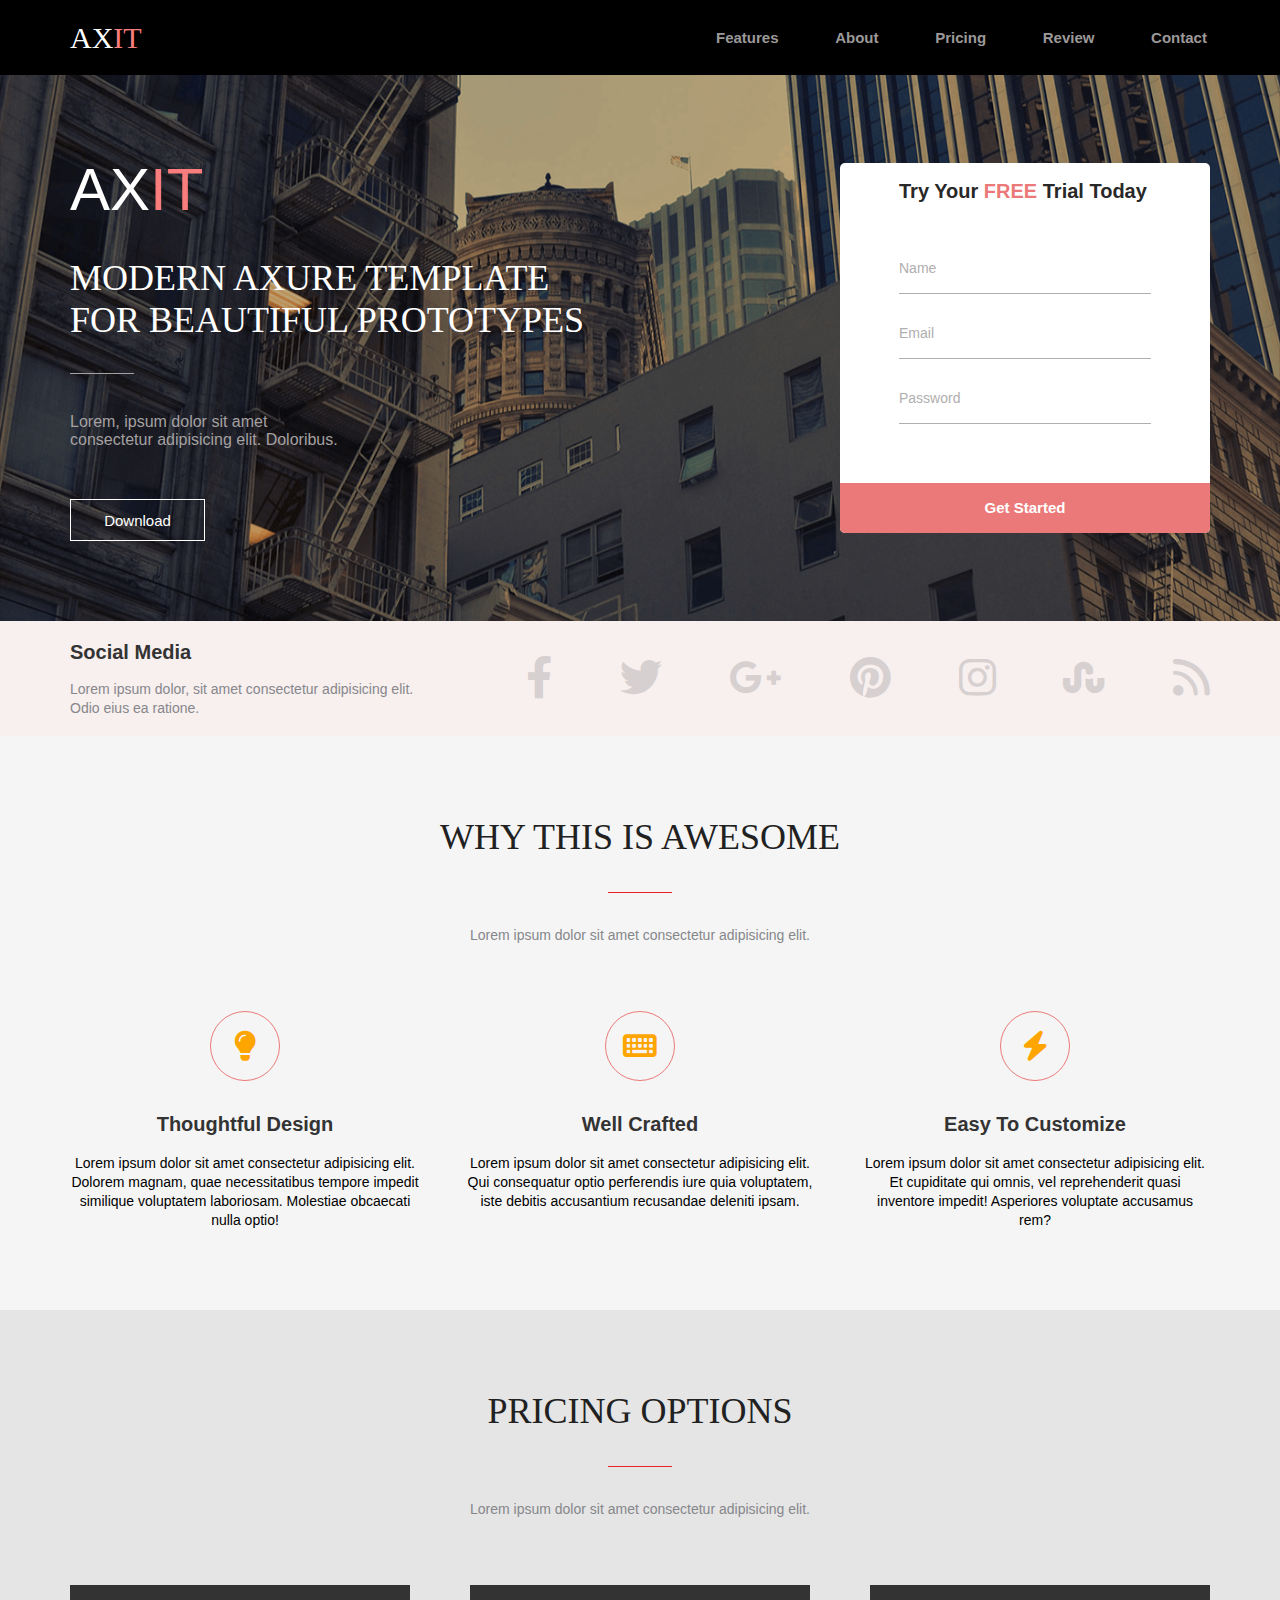
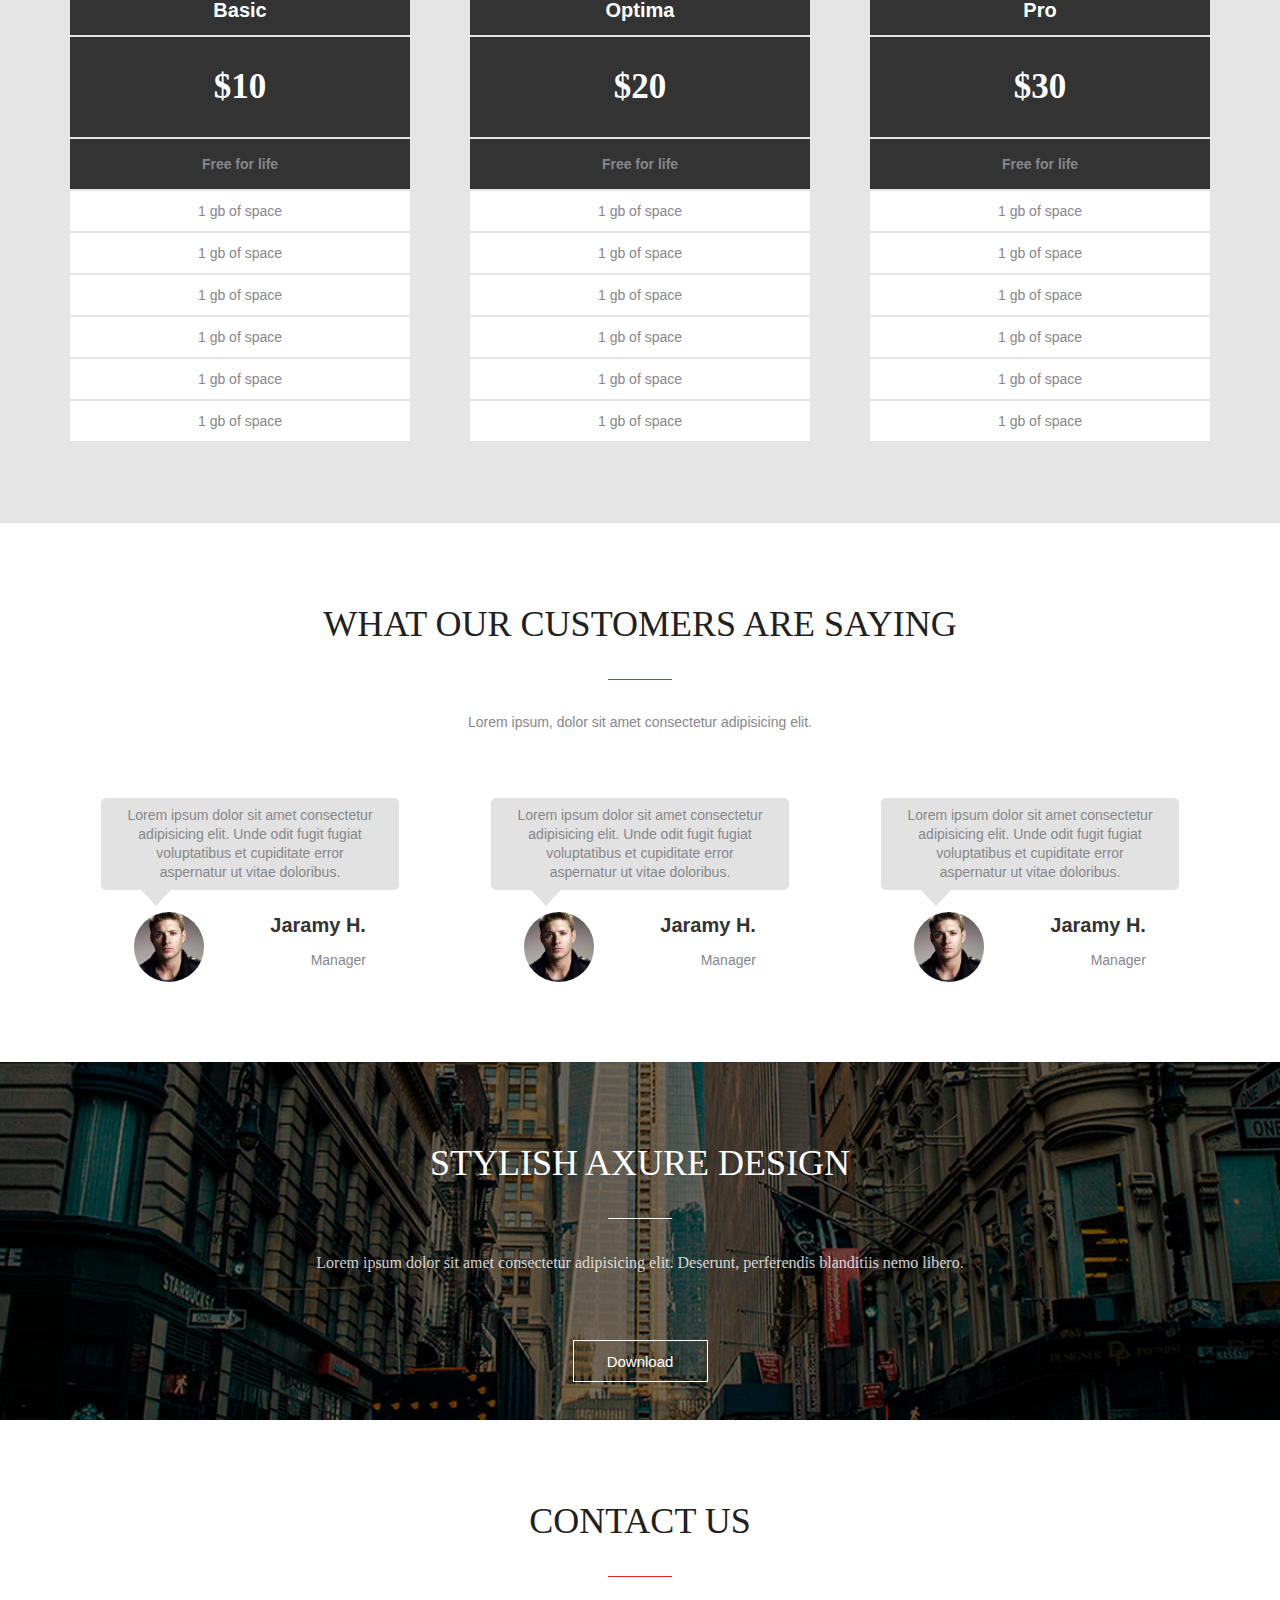
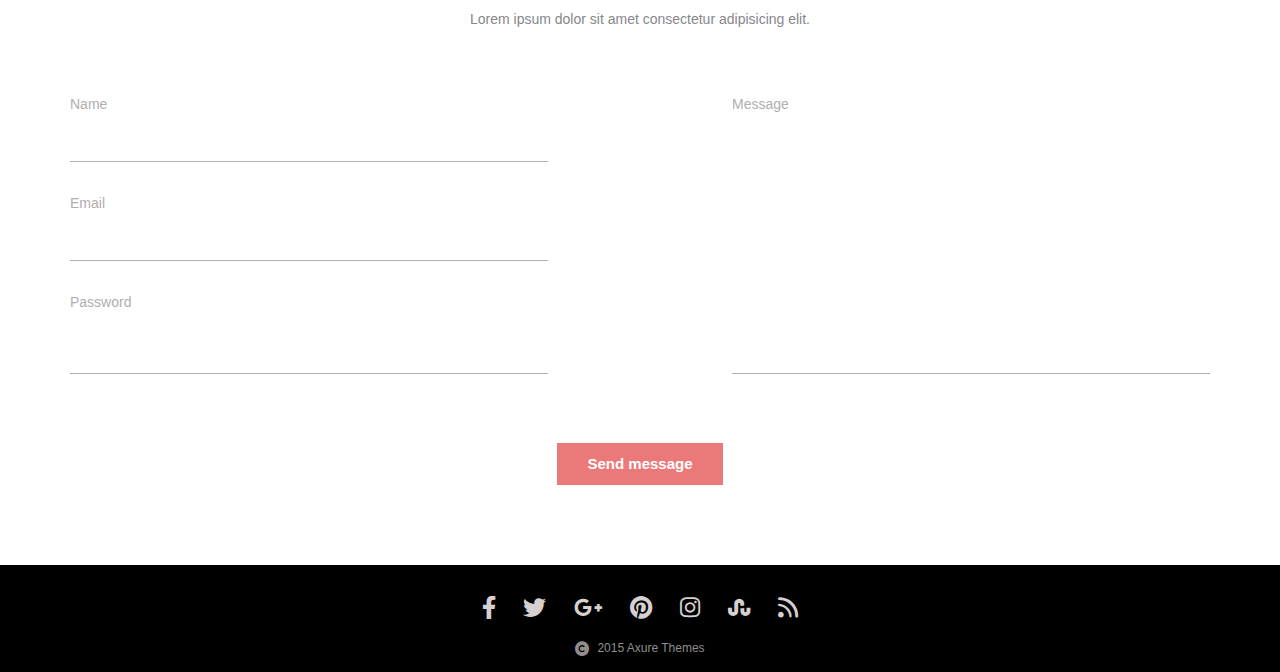
==== index.html @ f3f5e231 "update project" ====
<!DOCTYPE html>
<html lang="en">
  <head>
    <meta charset="UTF-8" />
    <meta http-equiv="X-UA-Compatible" content="IE=edge" />
    <meta name="viewport" content="width=device-width, initial-scale=1.0" />
    <link rel="stylesheet" href="./css/style.css" />
    <title>Awesome</title>
  </head>
  <body>
    <header class="header">
      <div class="container">
        <div class="header-wrap">
          <div class="header-logo">AX</div>
          <nav class="header-navigation">
            <ul class="header-navigation-list">
              <li class="header-navigation-list__item">
                <a href="#" class="navigation__item">Features</a>
              </li>
              <li class="header-navigation-list__item">
                <a href="#" class="navigation__item">About</a>
              </li>
              <li class="header-navigation-list__item">
                <a href="#" class="navigation__item">Pricing</a>
              </li>
              <li class="header-navigation-list__item">
                <a href="#" class="navigation__item">Review</a>
              </li>
              <li class="header-navigation-list__item">
                <a href="#" class="navigation__item">Contact</a>
              </li>
            </ul>
          </nav>
        </div>
      </div>
    </header>
    <section class="modern">
      <div class="container">
        <div class="modern-wrap">
          <div class="modern-item">
            <div class="modern-logo">AX</div>
            <h2 class="modern-title">
              Modern axure template for beautiful prototypes
            </h2>
            <div class="modern-description">
              <p>
                Lorem, ipsum dolor sit amet consectetur adipisicing elit.
                Doloribus.
              </p>
            </div>
            <a href="#" class="modern-download">Download</a>
          </div>
          <form
            action="mail.php"
            name="modern-form"
            method="GET"
            class="modern-form"
          >
            <div class="modern-form-content">
              <h4 class="modern-form-title">
                Try your <span>free</span> trial today
              </h4>
              <div class="modern-form-name">
                <label for="modern-form-name">Name</label>
                <input type="text" id="modern-form-name" />
              </div>
              <div class="modern-form-email">
                <label for="modern-form-email">Email</label>
                <input type="email" id="modern-form-email" />
              </div>
              <div class="modern-form-password">
                <label for="modern-form-password">Password</label>
                <input type="password" id="modern-form-password" />
              </div>
            </div>
            <button class="modern-button">Get started</button>
          </form>
        </div>
      </div>
    </section>
    <section class="social">
      <div class="container">
        <div class="social-wrap">
          <div class="social-item">
            <h2 class="social-title">Social media</h2>
            <div class="social-description">
              <p>
                Lorem ipsum dolor, sit amet consectetur adipisicing elit. Odio
                eius ea ratione.
              </p>
            </div>
          </div>
          <ul class="social-icons">
            <li>
              <a href="#" class="facebook">
                <i class="fab fa-facebook-f"></i>
              </a>
            </li>
            <li>
              <a href="#" class="twitter">
                <i class="fab fa-twitter"></i>
              </a>
            </li>
            <li>
              <a href="#" class="google">
                <i class="fab fa-google-plus-g"></i>
              </a>
            </li>
            <li>
              <a href="#" class="pinterest">
                <i class="fab fa-pinterest"></i>
              </a>
            </li>
            <li>
              <a href="#" class="instagram">
                <i class="fab fa-instagram"></i>
              </a>
            </li>
            <li>
              <a href="#" class="stumbleupon">
                <i class="fab fa-stumbleupon"></i>
              </a>
            </li>
            <li>
              <a href="#" class="rss">
                <i class="fas fa-rss"></i>
              </a>
            </li>
          </ul>
        </div>
      </div>
    </section>
    <section class="awesome">
      <div class="container">
        <h2 class="title">Why this is awesome</h2>

        <div class="description">
          <p>Lorem ipsum dolor sit amet consectetur adipisicing elit.</p>
        </div>
        <div class="awesome-wrap">
          <div class="awesome-item">
            <div class="awesome-item-image">
              <div class="awesome-item-lamp"></div>
            </div>
            <h3 class="awesome-item-title">Thoughtful Design</h3>
            <div class="awesome-item-text">
              <p>
                Lorem ipsum dolor sit amet consectetur adipisicing elit. Dolorem
                magnam, quae necessitatibus tempore impedit similique voluptatem
                laboriosam. Molestiae obcaecati nulla optio!
              </p>
            </div>
          </div>
          <div class="awesome-item">
            <div class="awesome-item-image">
              <div class="awesome-item-keyboard"></div>
            </div>
            <h3 class="awesome-item-title">Well crafted</h3>
            <div class="awesome-item-text">
              <p>
                Lorem ipsum dolor sit amet consectetur adipisicing elit. Qui
                consequatur optio perferendis iure quia voluptatem, iste debitis
                accusantium recusandae deleniti ipsam.
              </p>
            </div>
          </div>
          <div class="awesome-item">
            <div class="awesome-item-image">
              <div class="awesome-item-lightning"></div>
            </div>
            <h3 class="awesome-item-title">Easy to Customize</h3>
            <div class="awesome-item-text">
              <p>
                Lorem ipsum dolor sit amet consectetur adipisicing elit. Et
                cupiditate qui omnis, vel reprehenderit quasi inventore impedit!
                Asperiores voluptate accusamus rem?
              </p>
            </div>
          </div>
        </div>
      </div>
    </section>
    <section class="pricing">
      <div class="container">
        <h2 class="title">Pricing options</h2>

        <div class="description">
          <p>Lorem ipsum dolor sit amet consectetur adipisicing elit.</p>
        </div>
        <div class="pricing-wrap">
          <ul class="pricing-list">
            <li class="pricing-list__item-tariff">Basic</li>
            <li class="pricing-list__item-price">$10</li>
            <li class="pricing-list__item-free">Free for life</li>
            <li class="pricing-list__item">1 gb of space</li>
            <li class="pricing-list__item">1 gb of space</li>
            <li class="pricing-list__item">1 gb of space</li>
            <li class="pricing-list__item">1 gb of space</li>
            <li class="pricing-list__item">1 gb of space</li>
            <li class="pricing-list__item">1 gb of space</li>
          </ul>
          <ul class="pricing-list">
            <li class="pricing-list__item-tariff">Optima</li>
            <li class="pricing-list__item-price">$20</li>
            <li class="pricing-list__item-free">Free for life</li>
            <li class="pricing-list__item">1 gb of space</li>
            <li class="pricing-list__item">1 gb of space</li>
            <li class="pricing-list__item">1 gb of space</li>
            <li class="pricing-list__item">1 gb of space</li>
            <li class="pricing-list__item">1 gb of space</li>
            <li class="pricing-list__item">1 gb of space</li>
          </ul>
          <ul class="pricing-list">
            <li class="pricing-list__item-tariff">Pro</li>
            <li class="pricing-list__item-price">$30</li>
            <li class="pricing-list__item-free">Free for life</li>
            <li class="pricing-list__item">1 gb of space</li>
            <li class="pricing-list__item">1 gb of space</li>
            <li class="pricing-list__item">1 gb of space</li>
            <li class="pricing-list__item">1 gb of space</li>
            <li class="pricing-list__item">1 gb of space</li>
            <li class="pricing-list__item">1 gb of space</li>
          </ul>
        </div>
      </div>
    </section>
    <section class="customers">
      <div class="container">
        <h2 class="title">What our customers are saying</h2>
        <div class="description">
          <p>Lorem ipsum, dolor sit amet consectetur adipisicing elit.</p>
        </div>
        <div class="customers-wrap">
          <div class="customers-item">
            <div class="customers-item__text">
              <p>
                Lorem ipsum dolor sit amet consectetur adipisicing elit. Unde
                odit fugit fugiat voluptatibus et cupiditate error aspernatur ut
                vitae doloribus.
              </p>
            </div>
            <div class="customers-item__person">
              <div class="customers-person__image">
                <img src="./img/avatars/person.jpg" alt="Портрет" />
              </div>
              <div class="customers-person__position">
                <span class="position__name">Jaramy H.</span>
                <span class="position__job">Manager</span>
              </div>
            </div>
          </div>
          <div class="customers-item">
            <div class="customers-item__text">
              <p>
                Lorem ipsum dolor sit amet consectetur adipisicing elit. Unde
                odit fugit fugiat voluptatibus et cupiditate error aspernatur ut
                vitae doloribus.
              </p>
            </div>
            <div class="customers-item__person">
              <div class="customers-person__image">
                <img src="./img/avatars/person.jpg" alt="Портрет" />
              </div>
              <div class="customers-person__position">
                <span class="position__name">Jaramy H.</span>
                <span class="position__job">Manager</span>
              </div>
            </div>
          </div>
          <div class="customers-item">
            <div class="customers-item__text">
              <p>
                Lorem ipsum dolor sit amet consectetur adipisicing elit. Unde
                odit fugit fugiat voluptatibus et cupiditate error aspernatur ut
                vitae doloribus.
              </p>
            </div>
            <div class="customers-item__person">
              <div class="customers-person__image">
                <img src="./img/avatars/person.jpg" alt="Портрет" />
              </div>
              <div class="customers-person__position">
                <span class="position__name">Jaramy H.</span>
                <span class="position__job">Manager</span>
              </div>
            </div>
          </div>
        </div>
      </div>
    </section>
    <section class="axure">
      <div class="container">
        <h2 class="axure-title">Stylish axure design</h2>
        <div class="axure-description">
          <p>
            Lorem ipsum dolor sit amet consectetur adipisicing elit. Deserunt,
            perferendis blanditiis nemo libero.
          </p>
        </div>

        <a href="#" class="axure-download">Download</a>
      </div>
    </section>
    <section class="contact">
      <div class="container">
        <h2 class="title">Contact Us</h2>

        <div class="description">
          <p>Lorem ipsum dolor sit amet consectetur adipisicing elit.</p>
        </div>
        <form
          action="mail.php"
          name="contact-form"
          method="GET"
          class="contact-form"
        >
          <div class="contact-form-content">
            <div class="contact-form-left">
              <div class="contact-form-name">
                <label for="contact-form-name">Name</label>
                <input
                  type="text"
                  name="contact-form-name"
                  id="contact-form-name"
                />
              </div>
              <div class="contact-form-email">
                <label for="contact-form-email">Email</label>
                <input
                  type="email"
                  name="contact-form-email"
                  id="contact-form-email"
                />
              </div>
              <div class="contact-form-password">
                <label for="contact-form-password">Password</label>
                <input
                  type="password"
                  name="contact-form-password"
                  id="contact-form-password"
                />
              </div>
            </div>

            <div class="contact-form-right">
              <div class="contact-form-message">
                <label for="contact-form-message">Message</label>
                <input
                  type="text"
                  name="contact-form-message"
                  id="contact-form-message"
                />
              </div>
            </div>
          </div>
          <button class="contact-form-button">Send message</button>
        </form>
      </div>
    </section>

    <footer class="footer">
      <div class="container">
        <div class="footer-wrap">
          <ul class="footer-icons-list">
            <li class="footer-icons-list__item">
              <a href="#" class="facebook-footer">
                <i class="fab fa-facebook-f"></i>
              </a>
            </li>
            <li class="footer-icons-list__item">
              <a href="#" class="twitter-footer">
                <i class="fab fa-twitter"></i>
              </a>
            </li>
            <li class="footer-icons-list__item">
              <a href="#" class="google-footer">
                <i class="fab fa-google-plus-g"></i>
              </a>
            </li>
            <li class="footer-icons-list__item">
              <a href="#" class="pinterest-footer">
                <i class="fab fa-pinterest"></i>
              </a>
            </li>
            <li class="footer-icons-list__item">
              <a href="#" class="instagram-footer">
                <i class="fab fa-instagram"></i>
              </a>
            </li>
            <li class="footer-icons-list__item">
              <a href="#" class="stumbleupon-footer">
                <i class="fab fa-stumbleupon"></i>
              </a>
            </li>
            <li class="footer-icons-list__item">
              <a href="#" class="rss-footer">
                <i class="fas fa-rss"></i>
              </a>
            </li>
          </ul>
          <div class="text-footer">
            <p>2015 Axure Themes</p>
          </div>
        </div>
      </div>
    </footer>
  </body>
</html>
---- css/style.css ----
@import url("../css/header.css");
@import url("../css/modern.css");
@import url("../css/social.css");
@import url("../css/awesome.css");
@import url("../css/pricing.css");
@import url("../css/customers.css");
@import url("../css/axure.css");
@import url("../css/contact.css");
@import url("../css/footer.css");
@import url("../css/import-cdn.css");
@import url("https://cdnjs.cloudflare.com/ajax/libs/font-awesome/6.0.0-beta2/css/all.min.css");

* {
  margin: 0;
  padding: 0;
  list-style: none;
  box-sizing: border-box;
  text-decoration: none;
}
.container {
  max-width: 1170px;
  margin: auto;
  padding: 0 15px;
  position: relative;
  z-index: 1;
}

section {
  padding: 80px 0;
}
.title {
  max-width: 700px;
  font-size: 36px;
  color: #212121;
  margin: auto;
  text-align: center;
  font-family: "Raleway";
  text-transform: uppercase;
  font-weight: 400;
  line-height: 42px;
  font-style: normal;
  margin-bottom: 34px;
}

.title::after {
  content: "";
  width: 64px;
  height: 1px;
  background-color: #e72424;
  display: block;
  margin: 34px auto 0;
}

.description {
  max-width: 800px;
  margin: auto;
  margin-bottom: 68px;
}
.description p {
  font-size: 14px;
  color: #86878b;
  text-align: center;
}
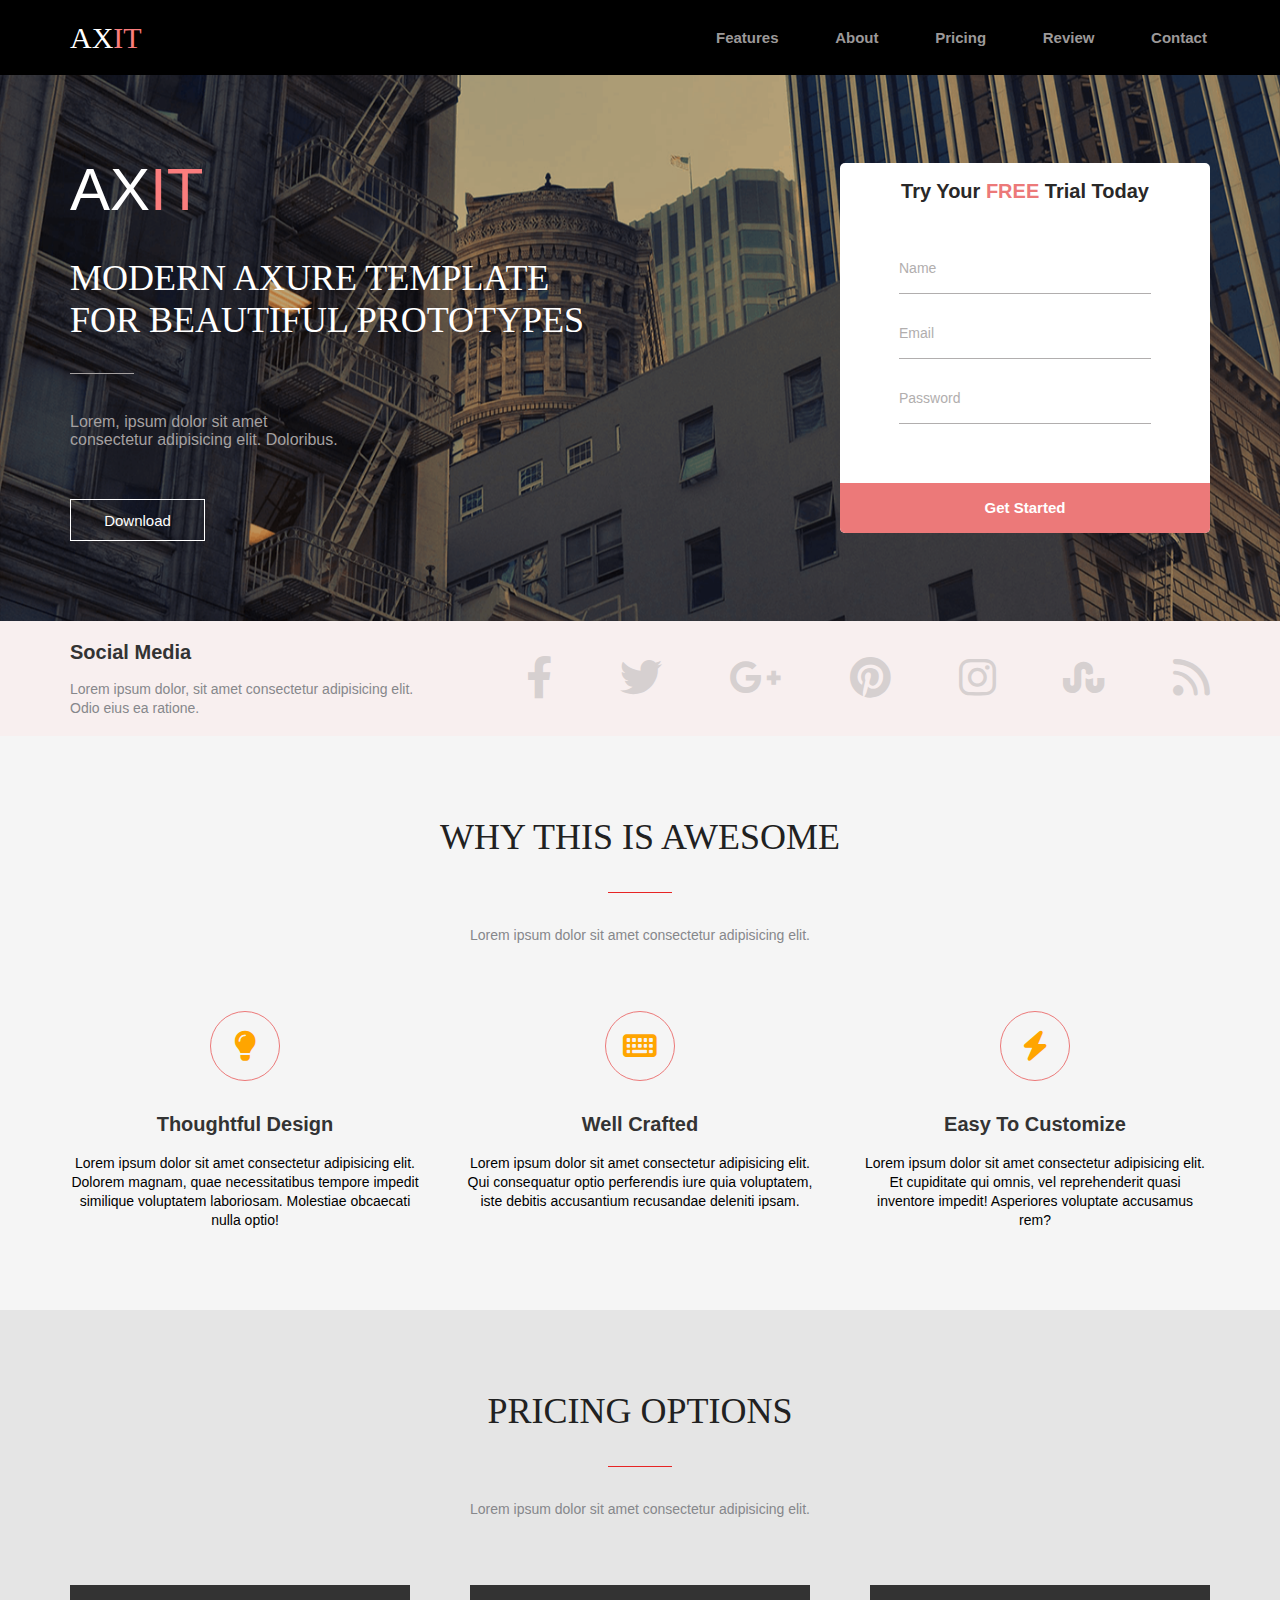
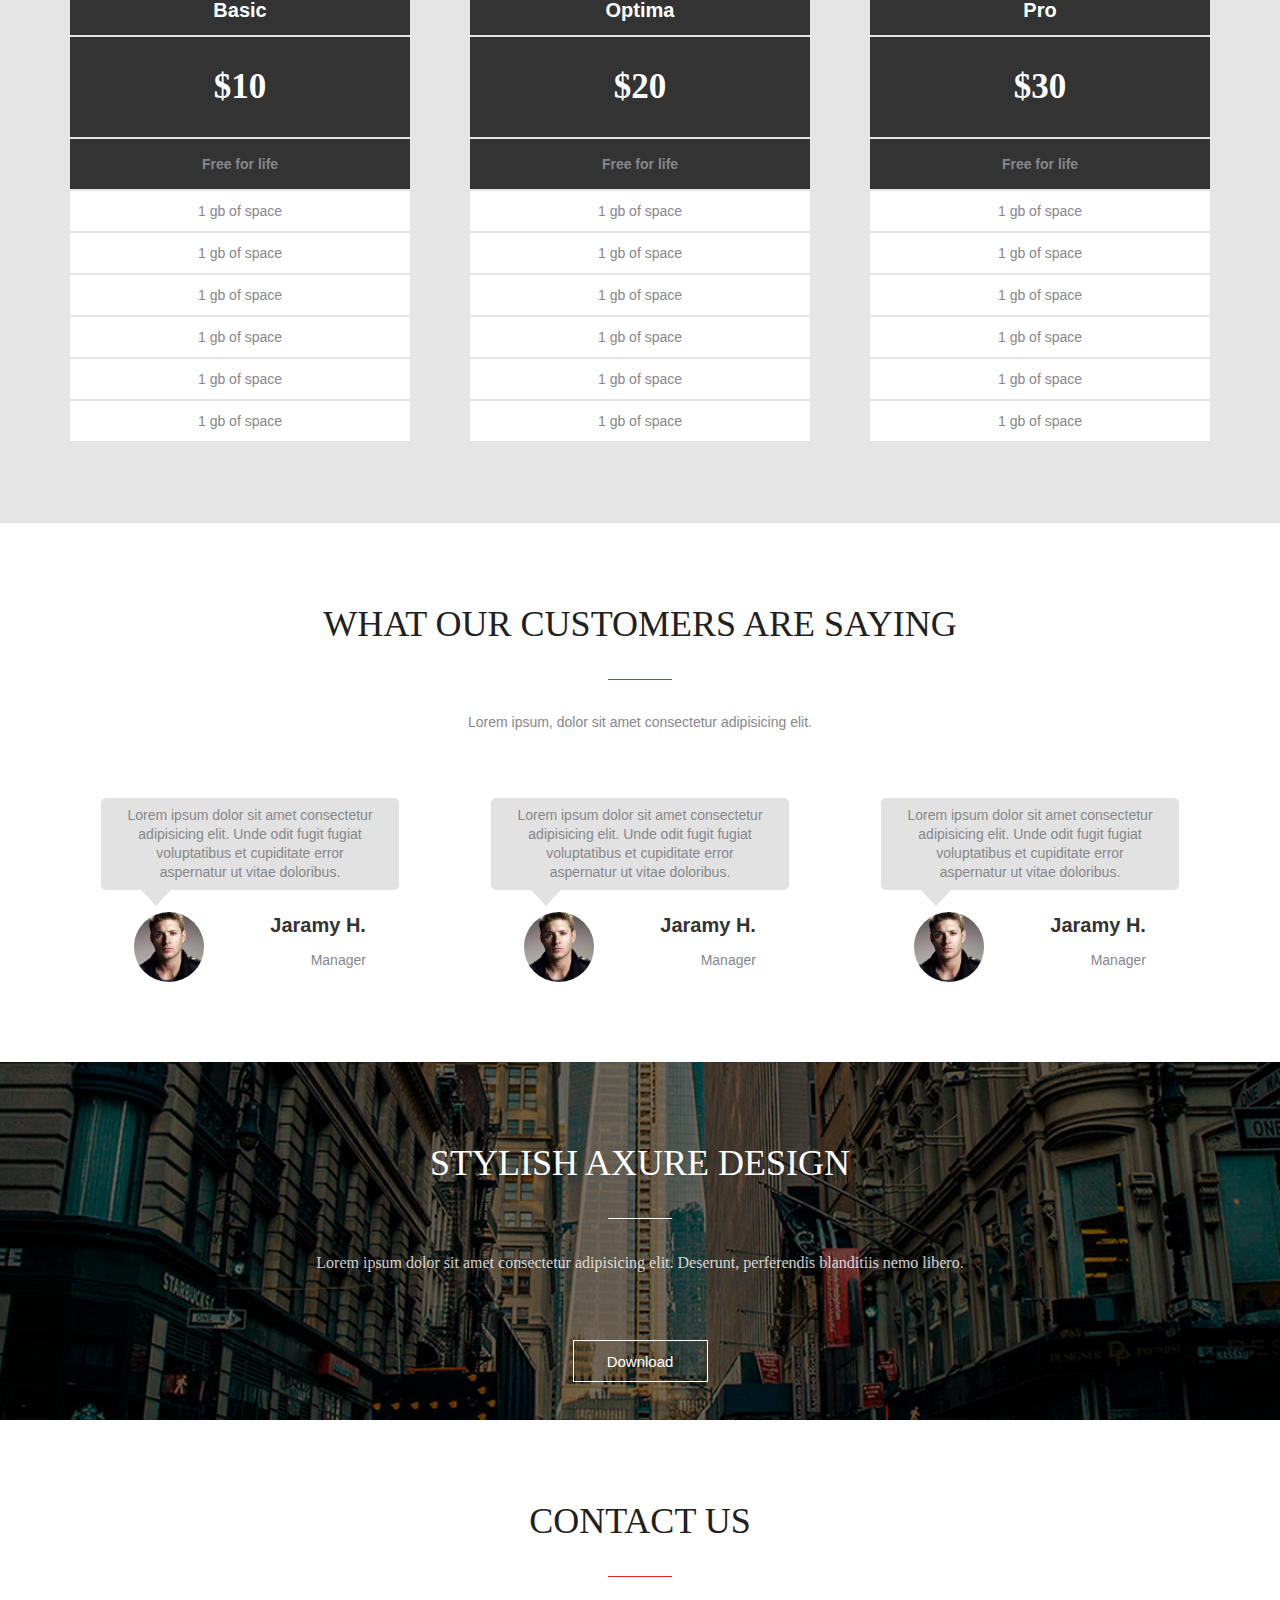
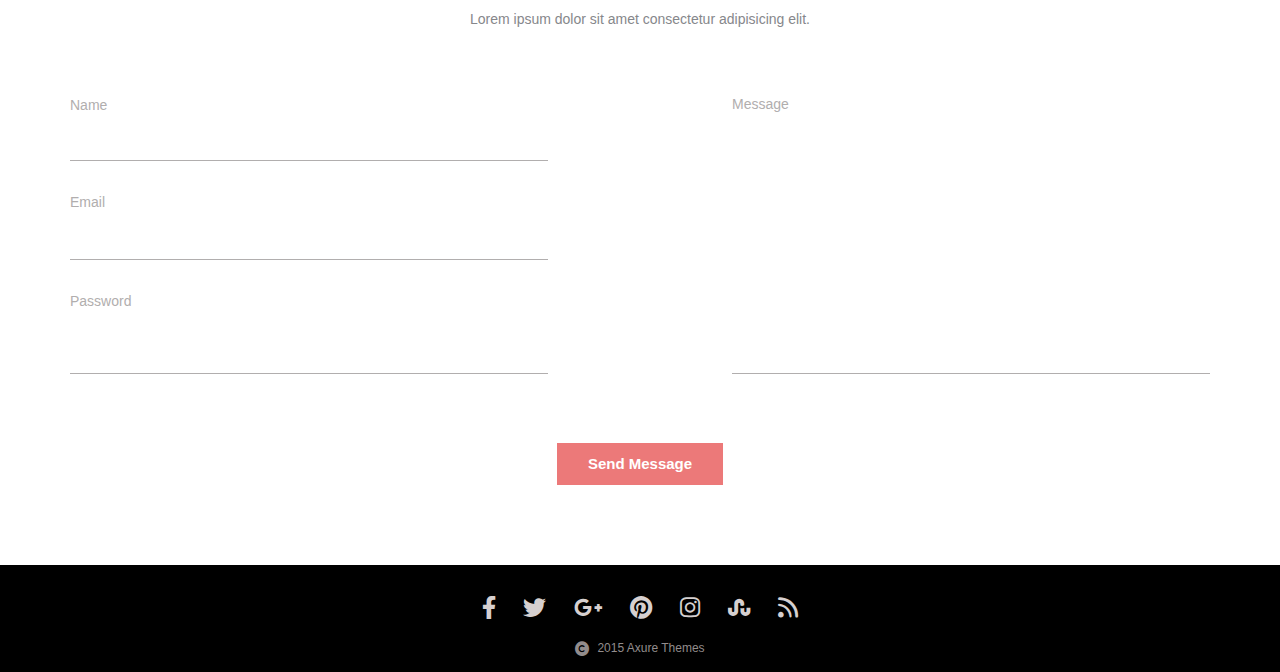
==== commit 84acb86a: "update sections awesome, contact, modern" ====
--- a/index.html
+++ b/index.html
@@ -57,18 +57,18 @@
             class="modern-form"
           >
             <div class="modern-form-content">
-              <h4 class="modern-form-title">
+              <h4 class="modern-form__title">
                 Try your <span>free</span> trial today
               </h4>
-              <div class="modern-form-name">
+              <div class="modern-form__name">
                 <label for="modern-form-name">Name</label>
                 <input type="text" id="modern-form-name" />
               </div>
-              <div class="modern-form-email">
+              <div class="modern-form__email">
                 <label for="modern-form-email">Email</label>
                 <input type="email" id="modern-form-email" />
               </div>
-              <div class="modern-form-password">
+              <div class="modern-form__password">
                 <label for="modern-form-password">Password</label>
                 <input type="password" id="modern-form-password" />
               </div>
@@ -316,7 +316,7 @@
         >
           <div class="contact-form-content">
             <div class="contact-form-left">
-              <div class="contact-form-name">
+              <div class="contact-form__name">
                 <label for="contact-form-name">Name</label>
                 <input
                   type="text"
@@ -324,7 +324,7 @@
                   id="contact-form-name"
                 />
               </div>
-              <div class="contact-form-email">
+              <div class="contact-form__email">
                 <label for="contact-form-email">Email</label>
                 <input
                   type="email"
@@ -332,7 +332,7 @@
                   id="contact-form-email"
                 />
               </div>
-              <div class="contact-form-password">
+              <div class="contact-form__password">
                 <label for="contact-form-password">Password</label>
                 <input
                   type="password"
@@ -343,13 +343,12 @@
             </div>
 
             <div class="contact-form-right">
-              <div class="contact-form-message">
+              <div class="contact-form__message">
                 <label for="contact-form-message">Message</label>
-                <input
-                  type="text"
+                <textarea
                   name="contact-form-message"
                   id="contact-form-message"
-                />
+                ></textarea>
               </div>
             </div>
           </div>
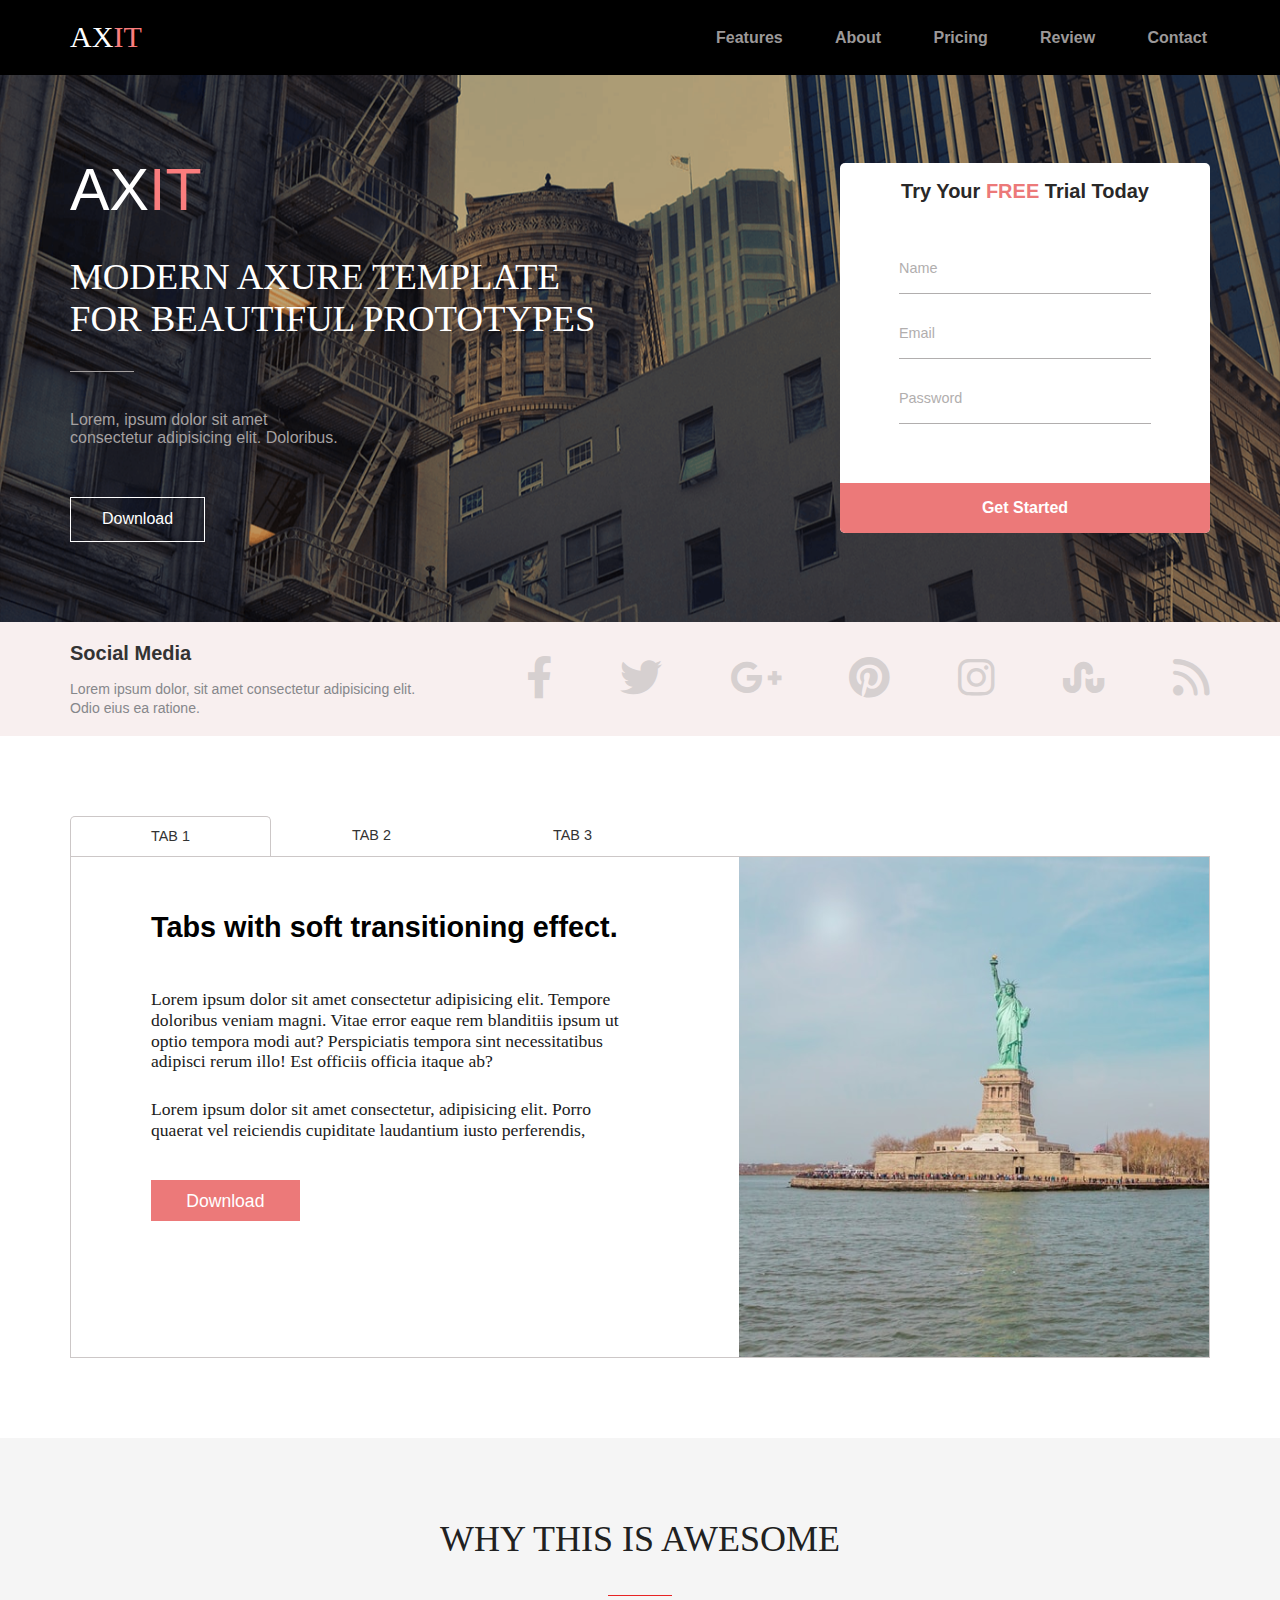
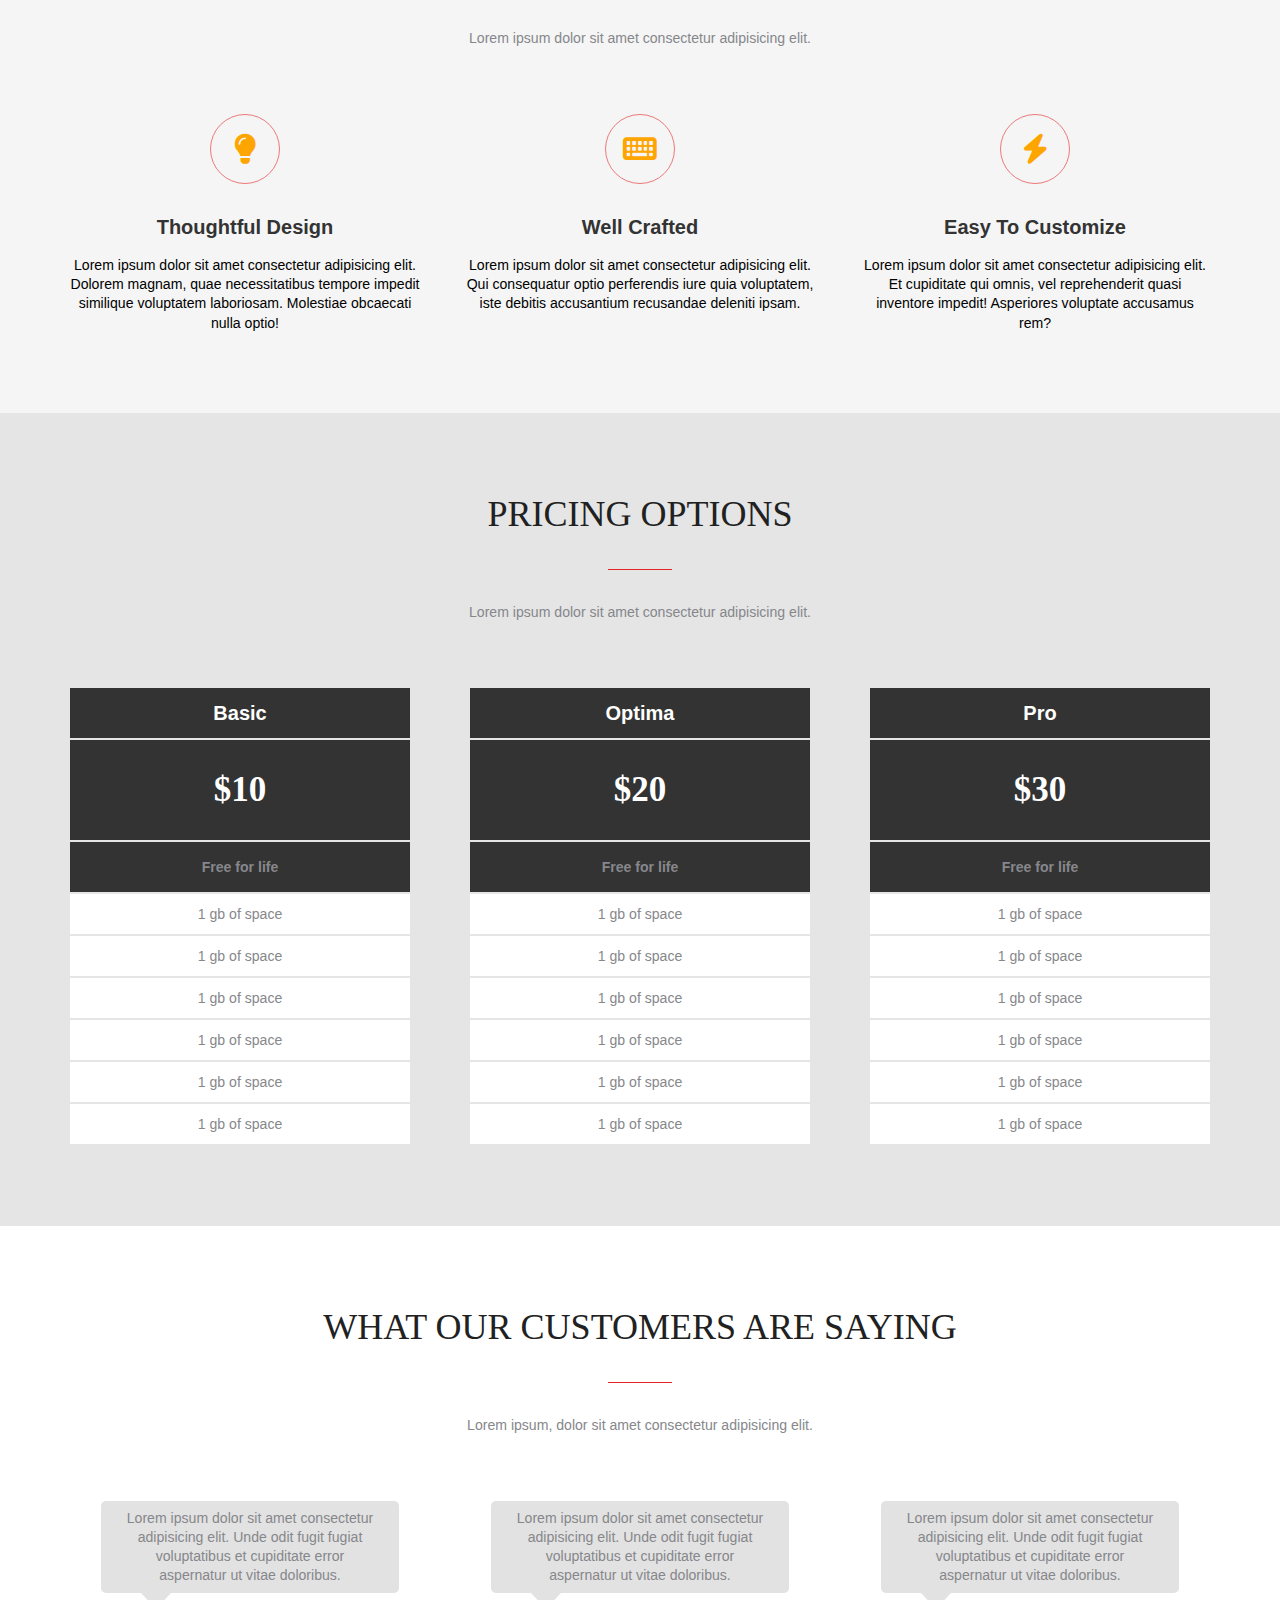
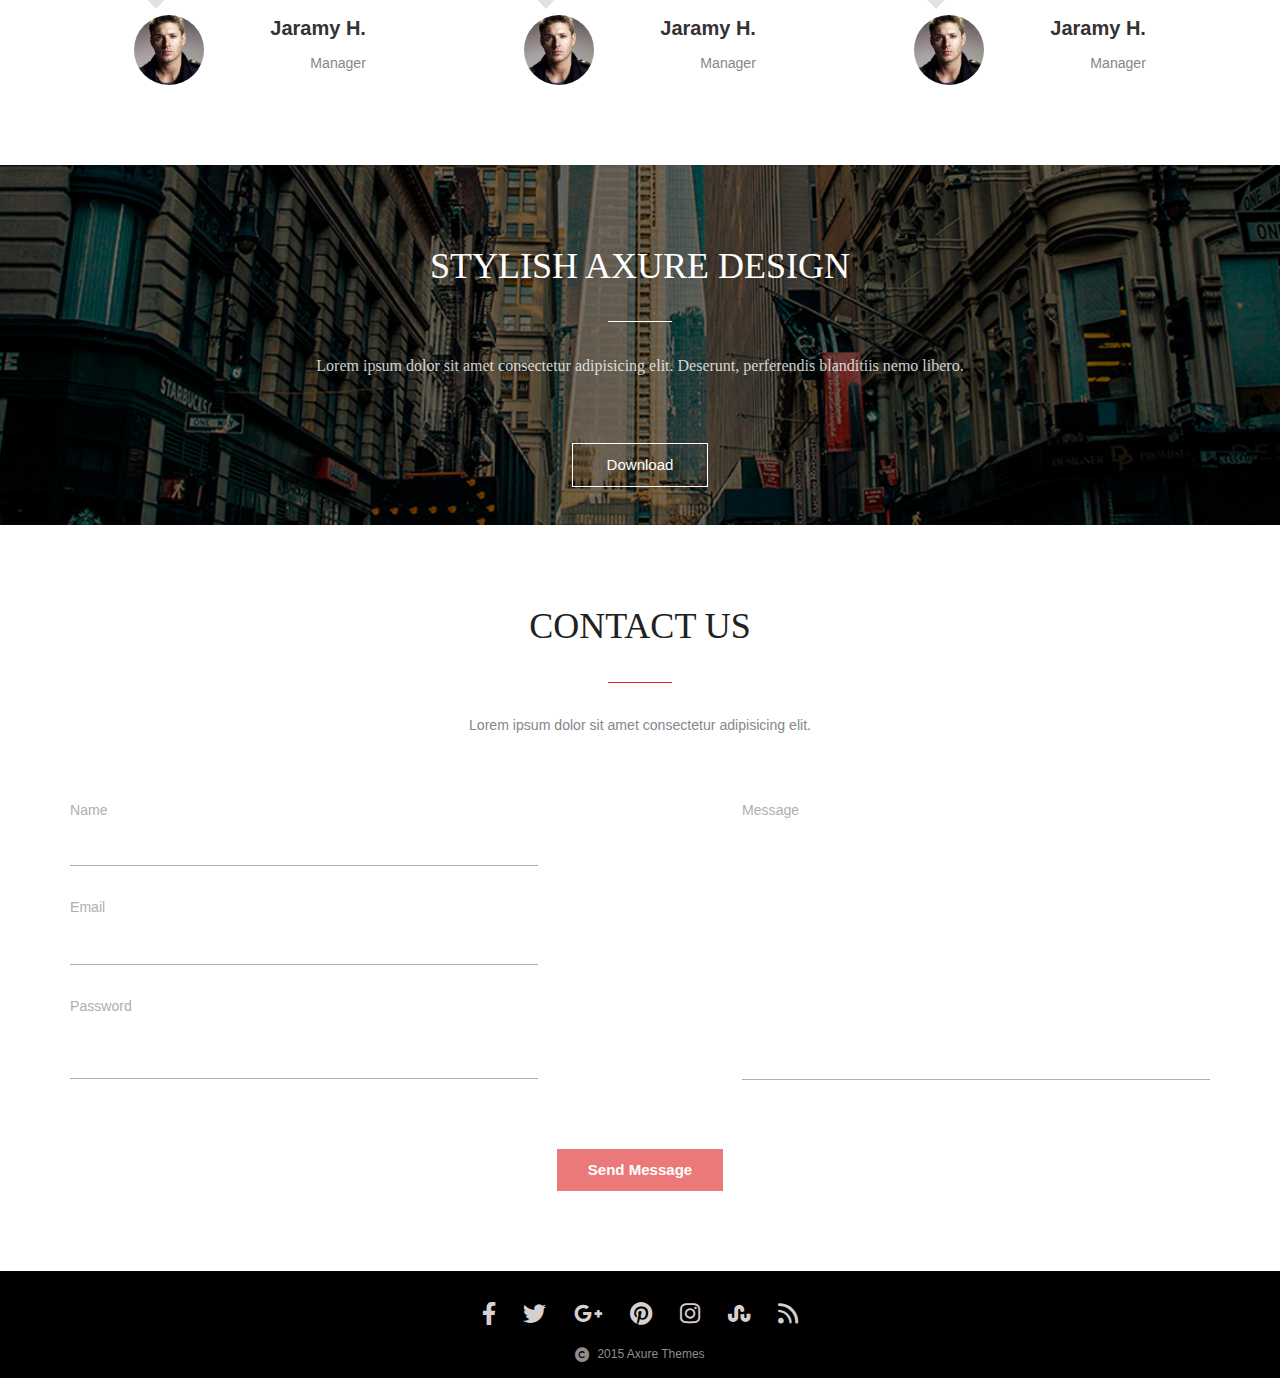
==== commit 12baaa4f: "adaptive html" ====
--- a/index.html
+++ b/index.html
@@ -3,7 +3,10 @@
   <head>
     <meta charset="UTF-8" />
     <meta http-equiv="X-UA-Compatible" content="IE=edge" />
-    <meta name="viewport" content="width=device-width, initial-scale=1.0" />
+    <meta
+      name="viewport"
+      content="width=device-width, initial-scale=1.0, maximum-scale=1.0, minimum-scale=1.0"
+    />
     <link rel="stylesheet" href="./css/style.css" />
     <title>Awesome</title>
   </head>
@@ -130,6 +133,42 @@
         </div>
       </div>
     </section>
+    <section class="tab">
+      <div class="container">
+        <div class="tab-top">
+          <ul class="tab-list">
+            <li class="tab-list__item">Tab 1</li>
+            <li class="tab-list__item">Tab 2</li>
+            <li class="tab-list__item">Tab 3</li>
+            <li class="tab-list__item"></li>
+          </ul>
+        </div>
+        <div class="tab-wrap">
+          <div class="tab-left">
+            <h2 class="tab-title">Tabs with soft transitioning effect.</h2>
+            <div class="tab-description">
+              <p>
+                Lorem ipsum dolor sit amet consectetur adipisicing elit. Tempore
+                doloribus veniam magni. Vitae error eaque rem blanditiis ipsum
+                ut optio tempora modi aut? Perspiciatis tempora sint
+                necessitatibus adipisci rerum illo! Est officiis officia itaque
+                ab?
+              </p>
+              <p>
+                Lorem ipsum dolor sit amet consectetur, adipisicing elit. Porro
+                quaerat vel reiciendis cupiditate laudantium iusto perferendis,
+              </p>
+            </div>
+            <a href="#" class="tab-download">Download</a>
+          </div>
+          <div class="tab-right">
+            <div class="tab-image">
+              <img src="./img/img/img-tab.png" alt="Пейзаж" />
+            </div>
+          </div>
+        </div>
+      </div>
+    </section>
     <section class="awesome">
       <div class="container">
         <h2 class="title">Why this is awesome</h2>
--- a/css/style.css
+++ b/css/style.css
@@ -1,6 +1,7 @@
 @import url("../css/header.css");
 @import url("../css/modern.css");
 @import url("../css/social.css");
+@import url("../css/tab.css");
 @import url("../css/awesome.css");
 @import url("../css/pricing.css");
 @import url("../css/customers.css");
@@ -30,14 +31,14 @@
 }
 .title {
   max-width: 700px;
-  font-size: 36px;
+  font-size: 2.25rem;
   color: #212121;
   margin: auto;
   text-align: center;
   font-family: "Raleway";
   text-transform: uppercase;
   font-weight: 400;
-  line-height: 42px;
+  line-height: 2.63rem;
   font-style: normal;
   margin-bottom: 34px;
 }
@@ -57,7 +58,53 @@
   margin-bottom: 68px;
 }
 .description p {
-  font-size: 14px;
+  font-size: 0.88rem;
   color: #86878b;
   text-align: center;
 }
+
+@media (max-width: 1200px) {
+  html {
+    font-size: 16px;
+  }
+  .container {
+    max-width: 970px;
+  }
+}
+
+@media (max-width: 992px) {
+  html {
+    font-size: 15px;
+  }
+  .container {
+    max-width: 750px;
+  }
+  section {
+    padding: 60px 0;
+  }
+  .description {
+    margin-bottom: 40px;
+  }
+}
+@media (max-width: 767px) {
+  html {
+    font-size: 13px;
+  }
+  .container {
+    max-width: 90%;
+  }
+  section {
+    padding: 60px 0;
+  }
+}
+@media (max-width: 468px) {
+  html {
+    font-size: 12px;
+  }
+  .container {
+    max-width: 90%;
+  }
+  section {
+    padding: 40px 0;
+  }
+}
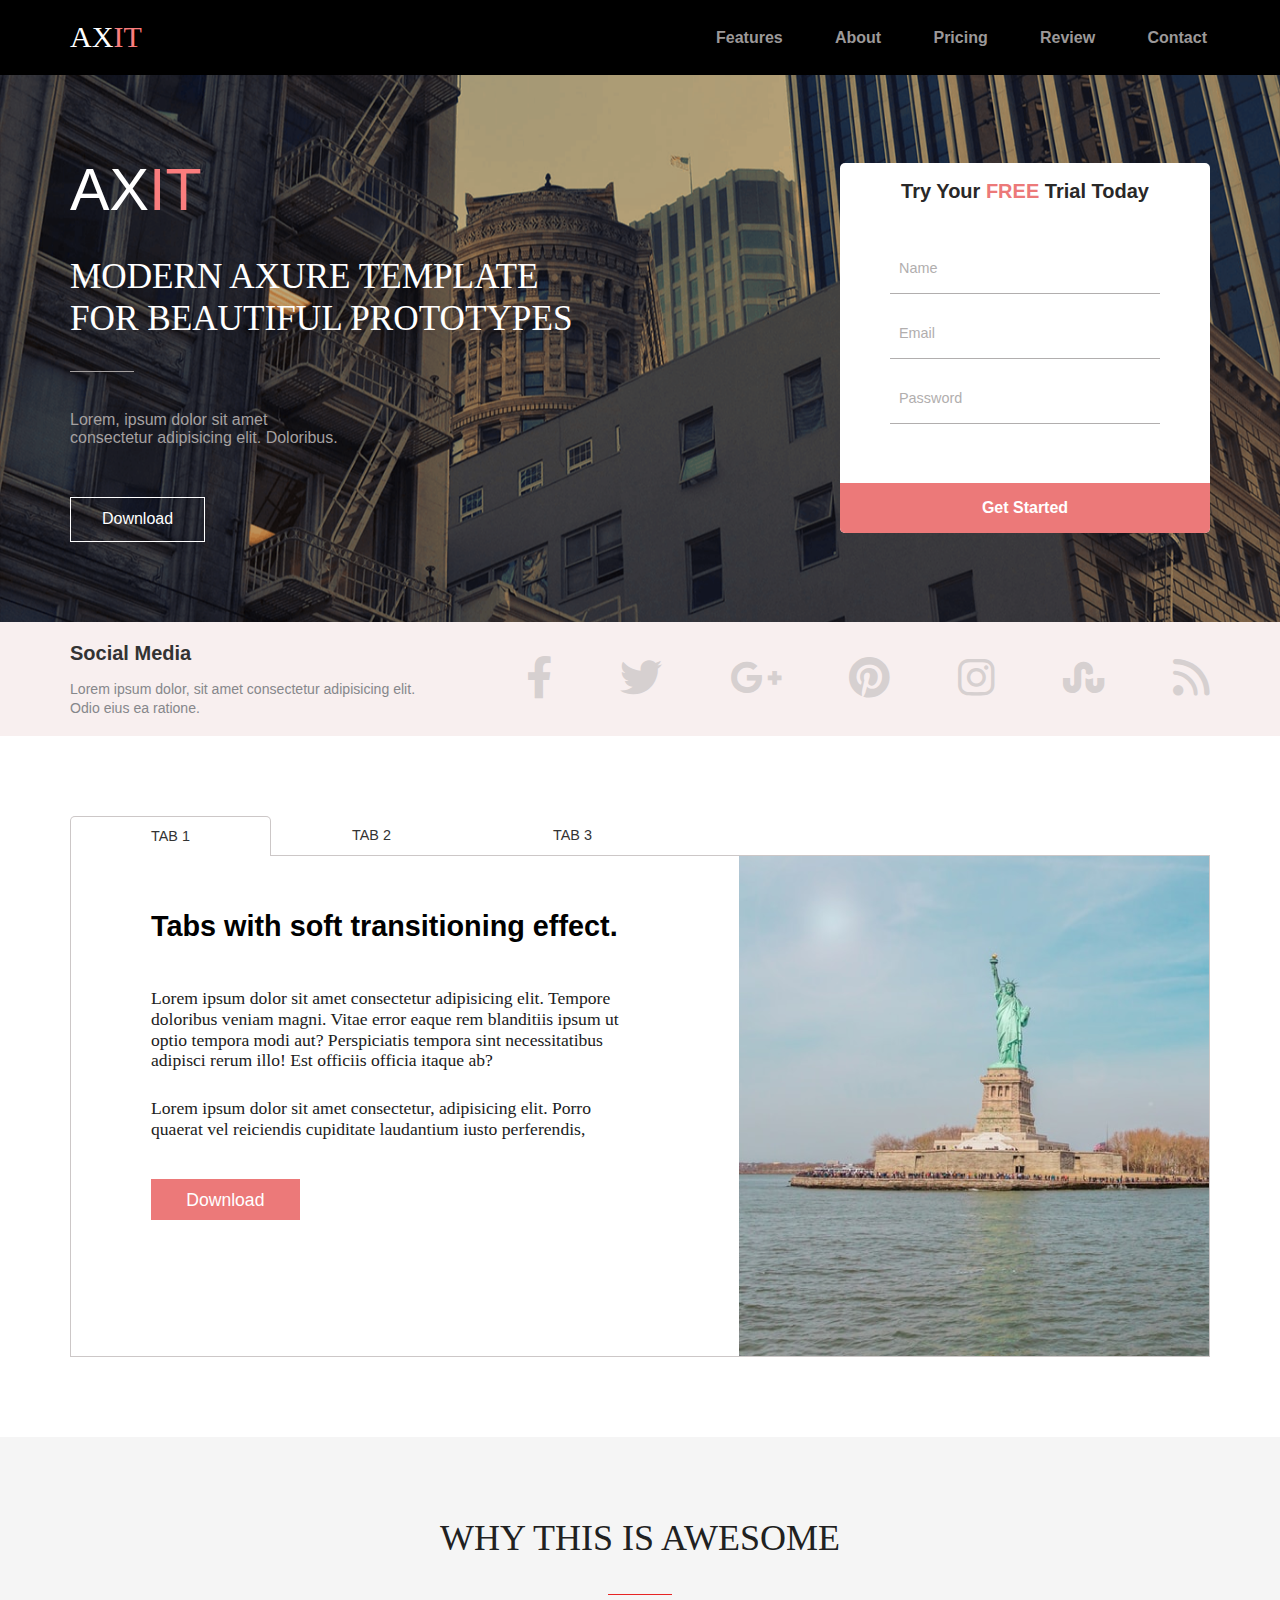
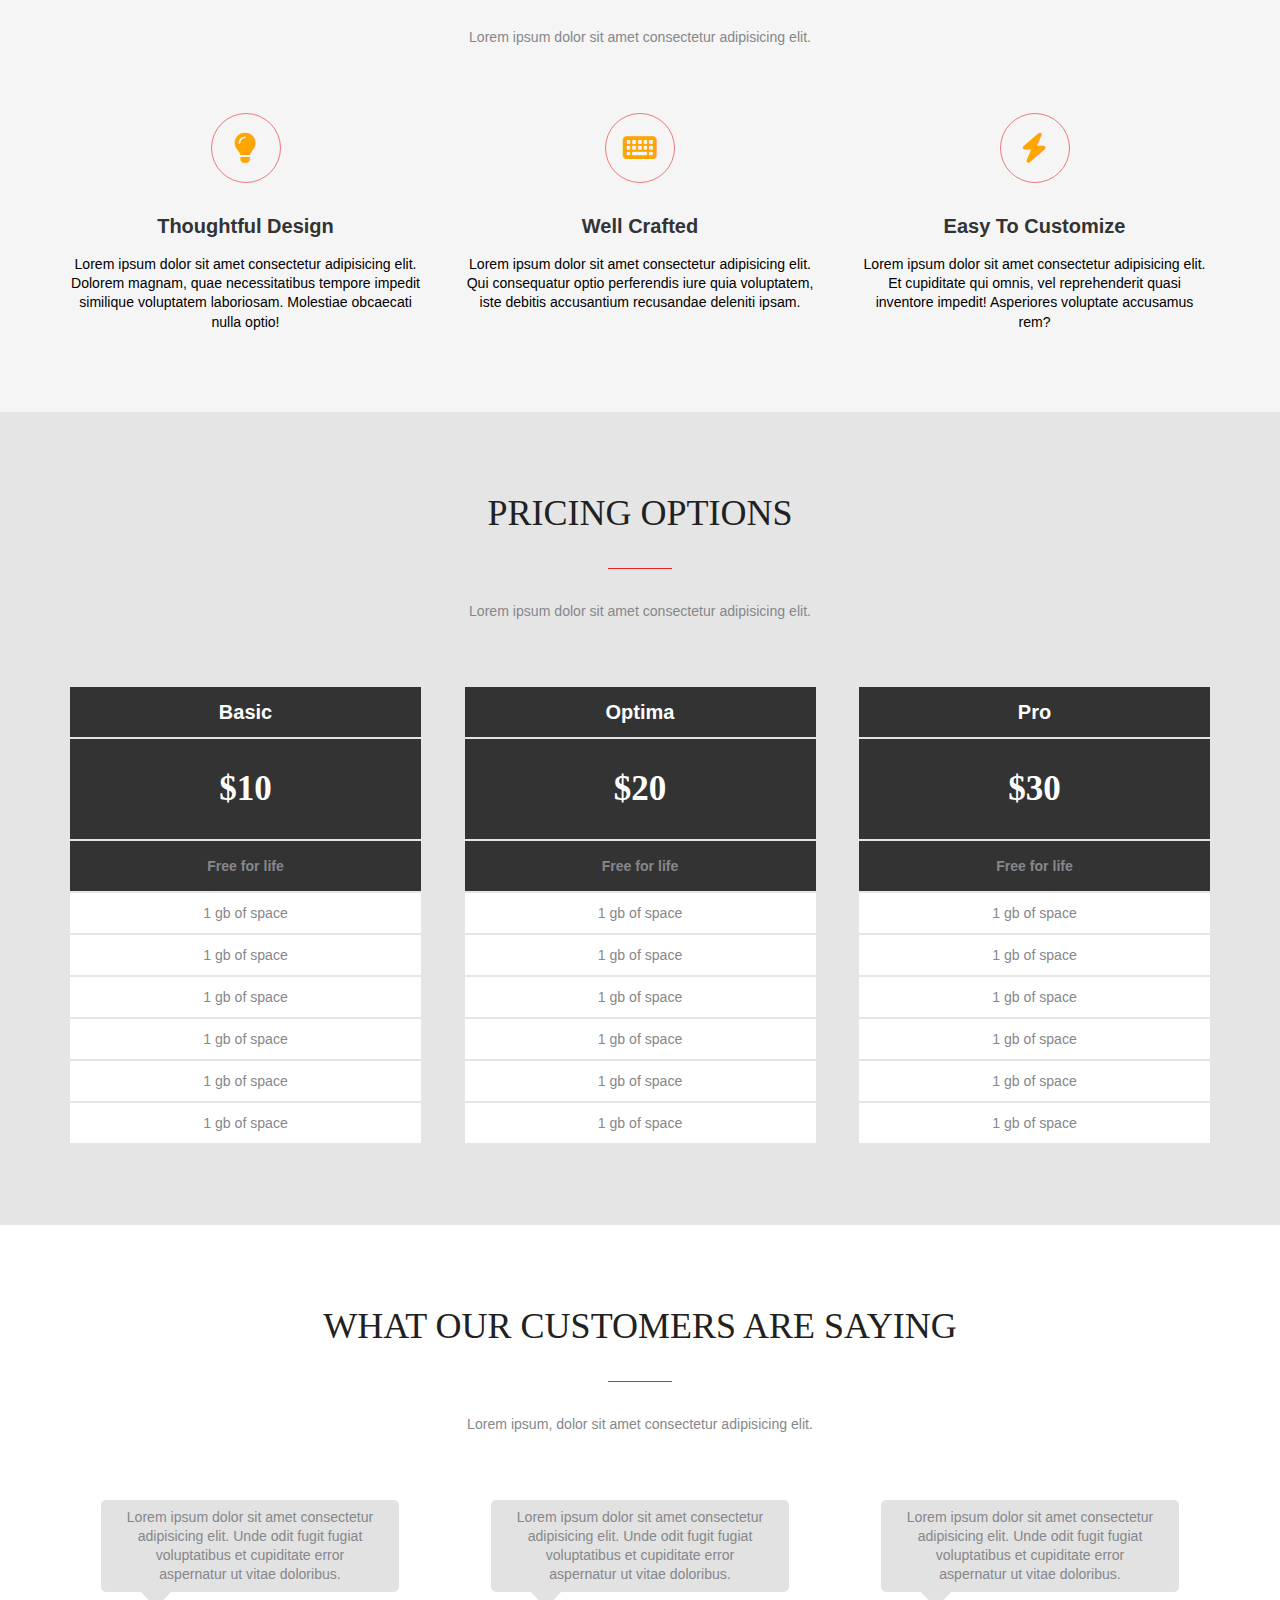
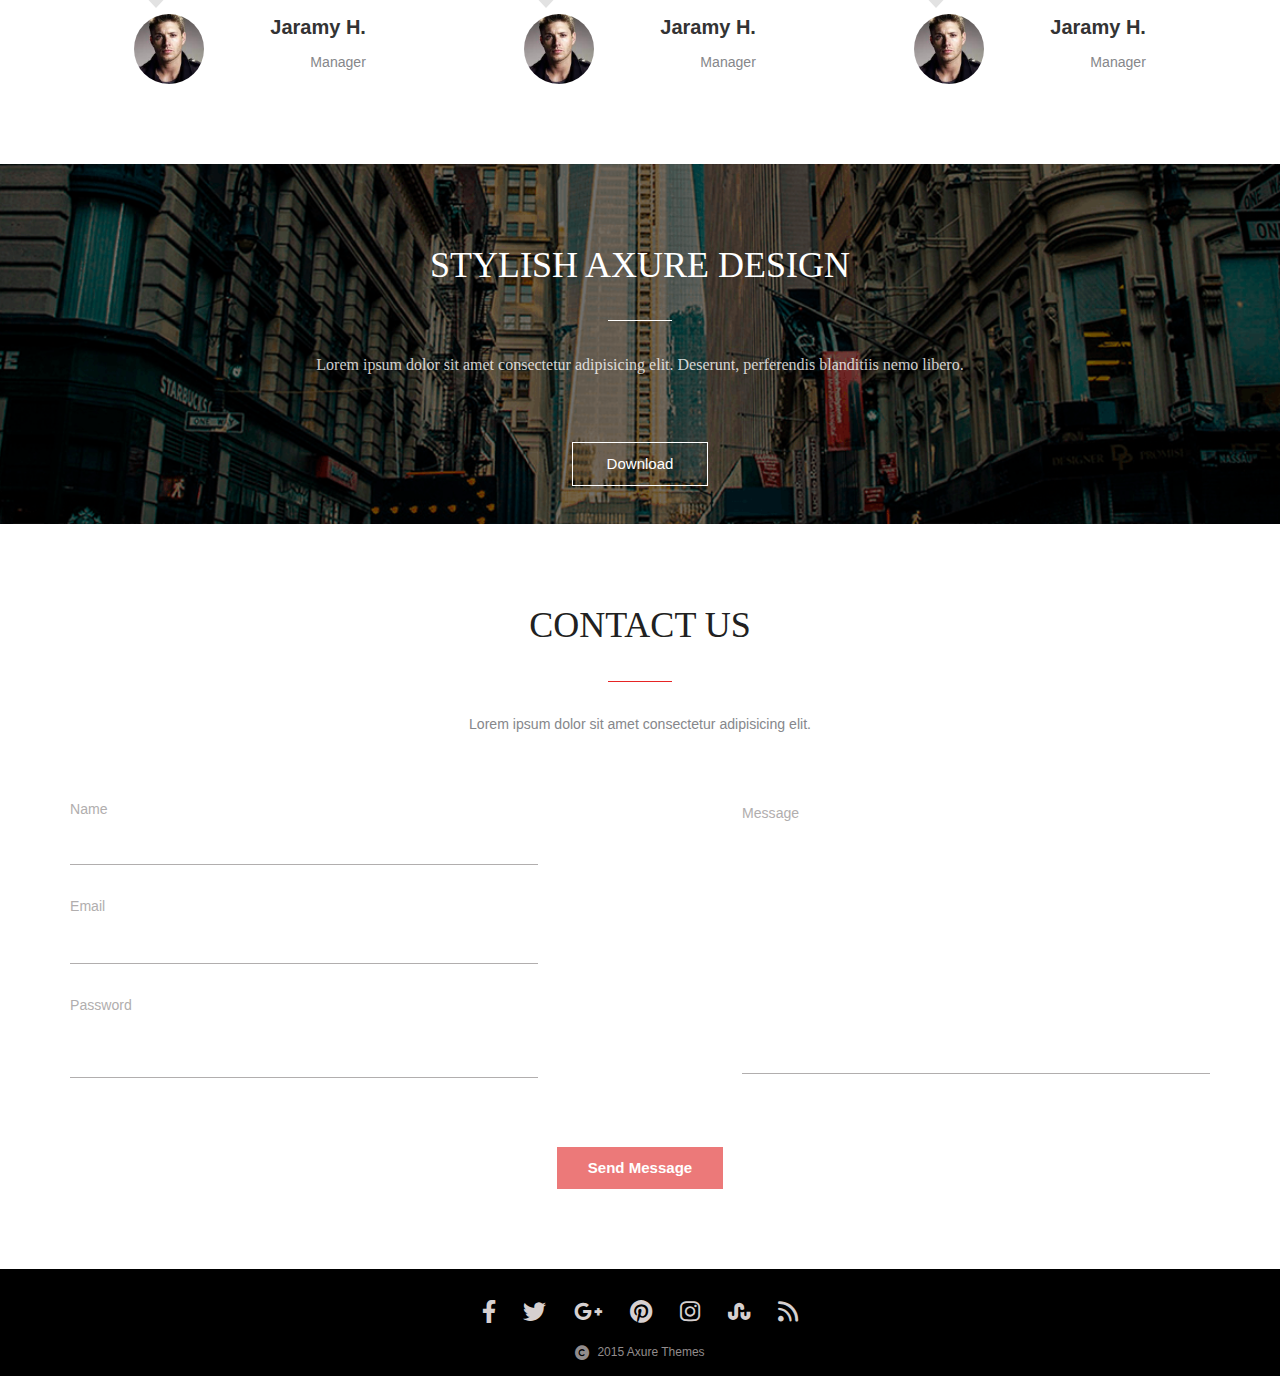
==== commit d7a2a600: "update the whole project with adaptive" ====
--- a/index.html
+++ b/index.html
@@ -33,6 +33,9 @@
                 <a href="#" class="navigation__item">Contact</a>
               </li>
             </ul>
+            <div class="header-burger">
+              <span></span>
+            </div>
           </nav>
         </div>
       </div>
@@ -395,7 +398,6 @@
         </form>
       </div>
     </section>
-
     <footer class="footer">
       <div class="container">
         <div class="footer-wrap">
--- a/css/style.css
+++ b/css/style.css
@@ -108,3 +108,11 @@
     padding: 40px 0;
   }
 }
+@media (max-width: 320px) {
+  html {
+    font-size: 12px;
+  }
+  .container {
+    max-width: 100%;
+  }
+}
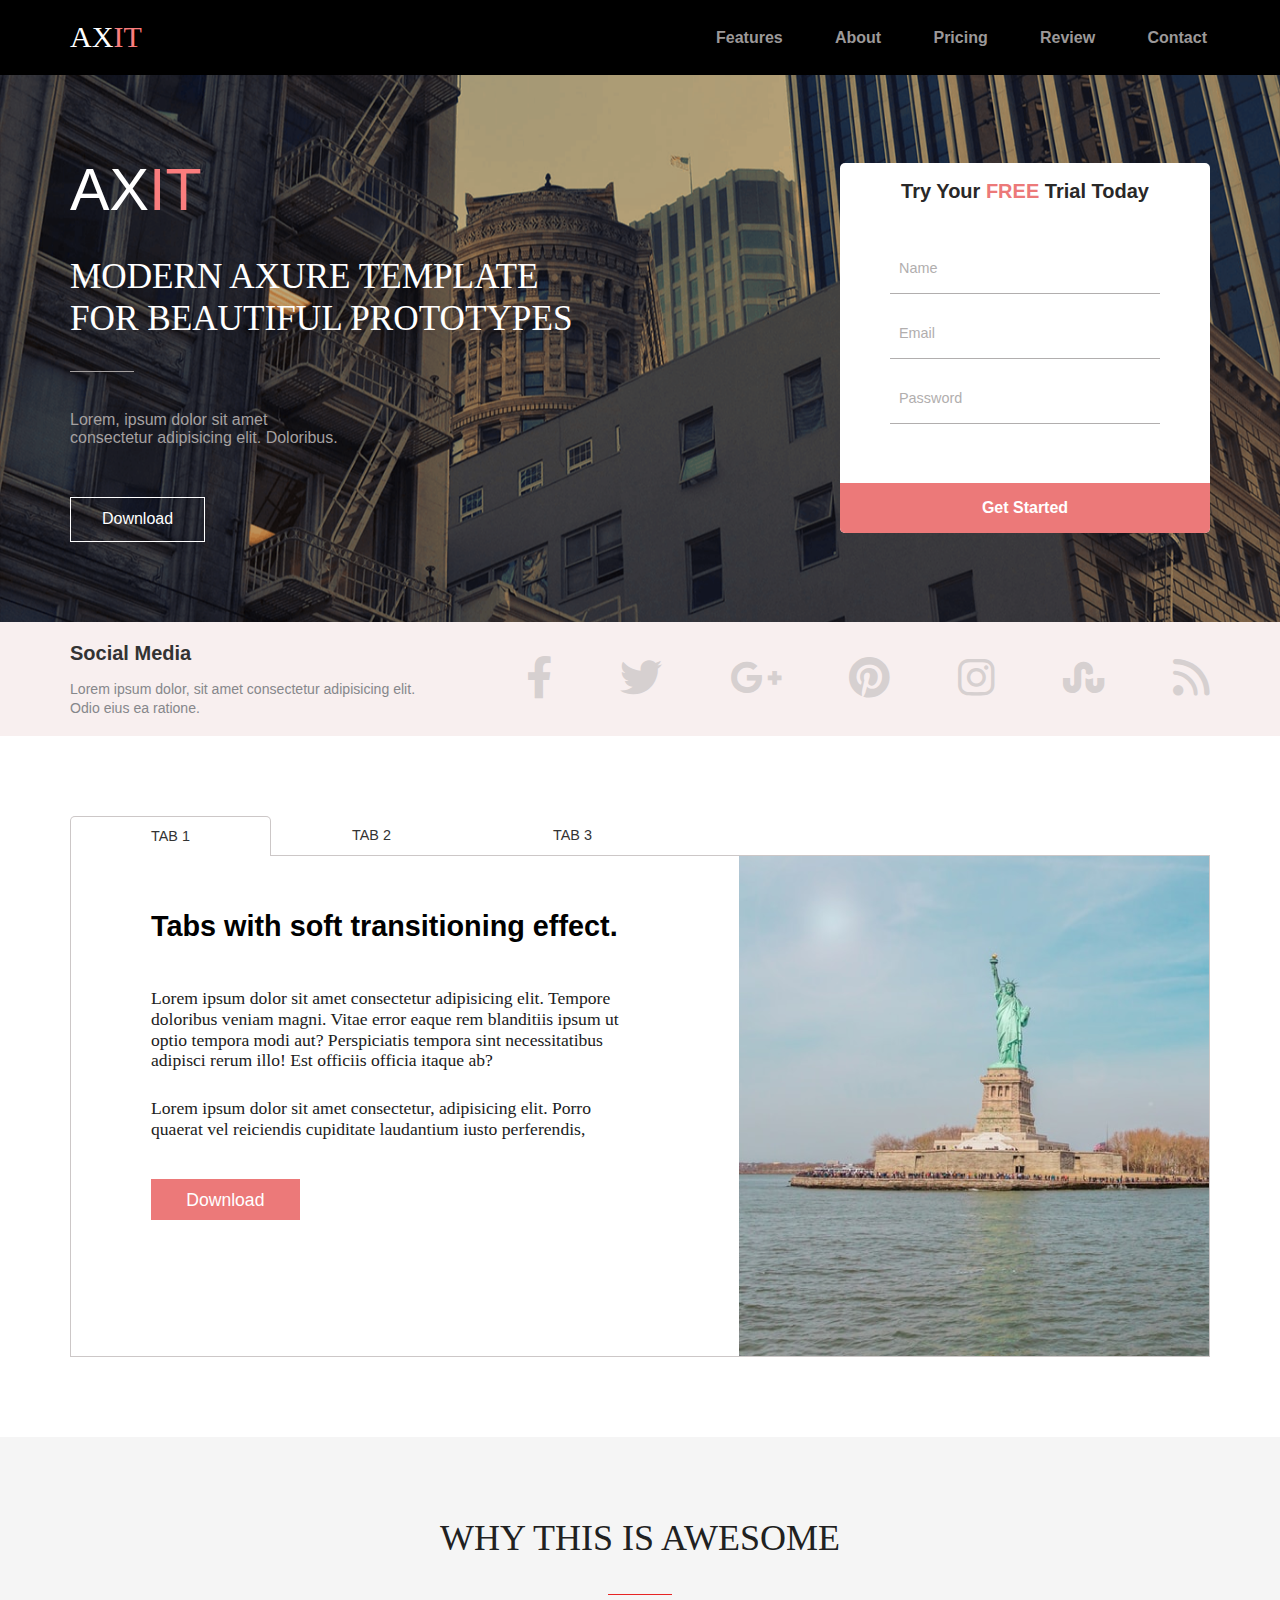
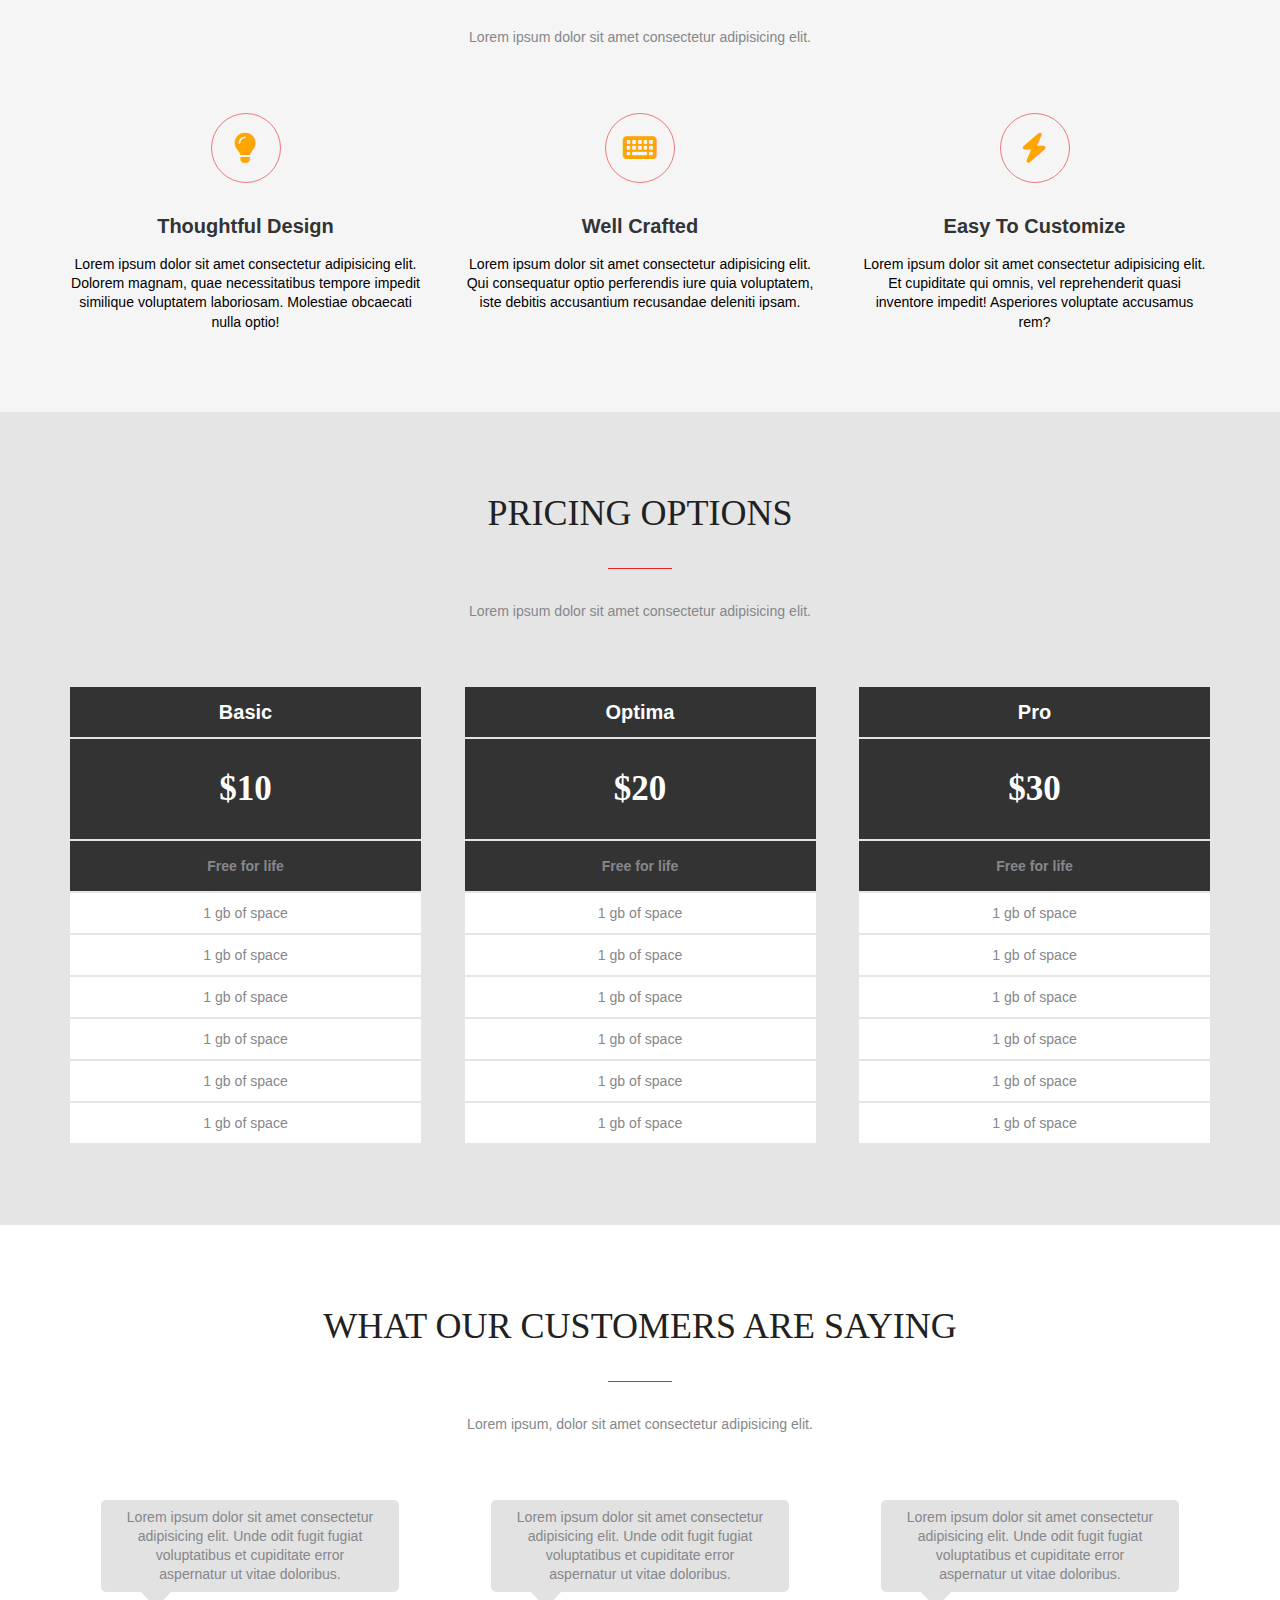
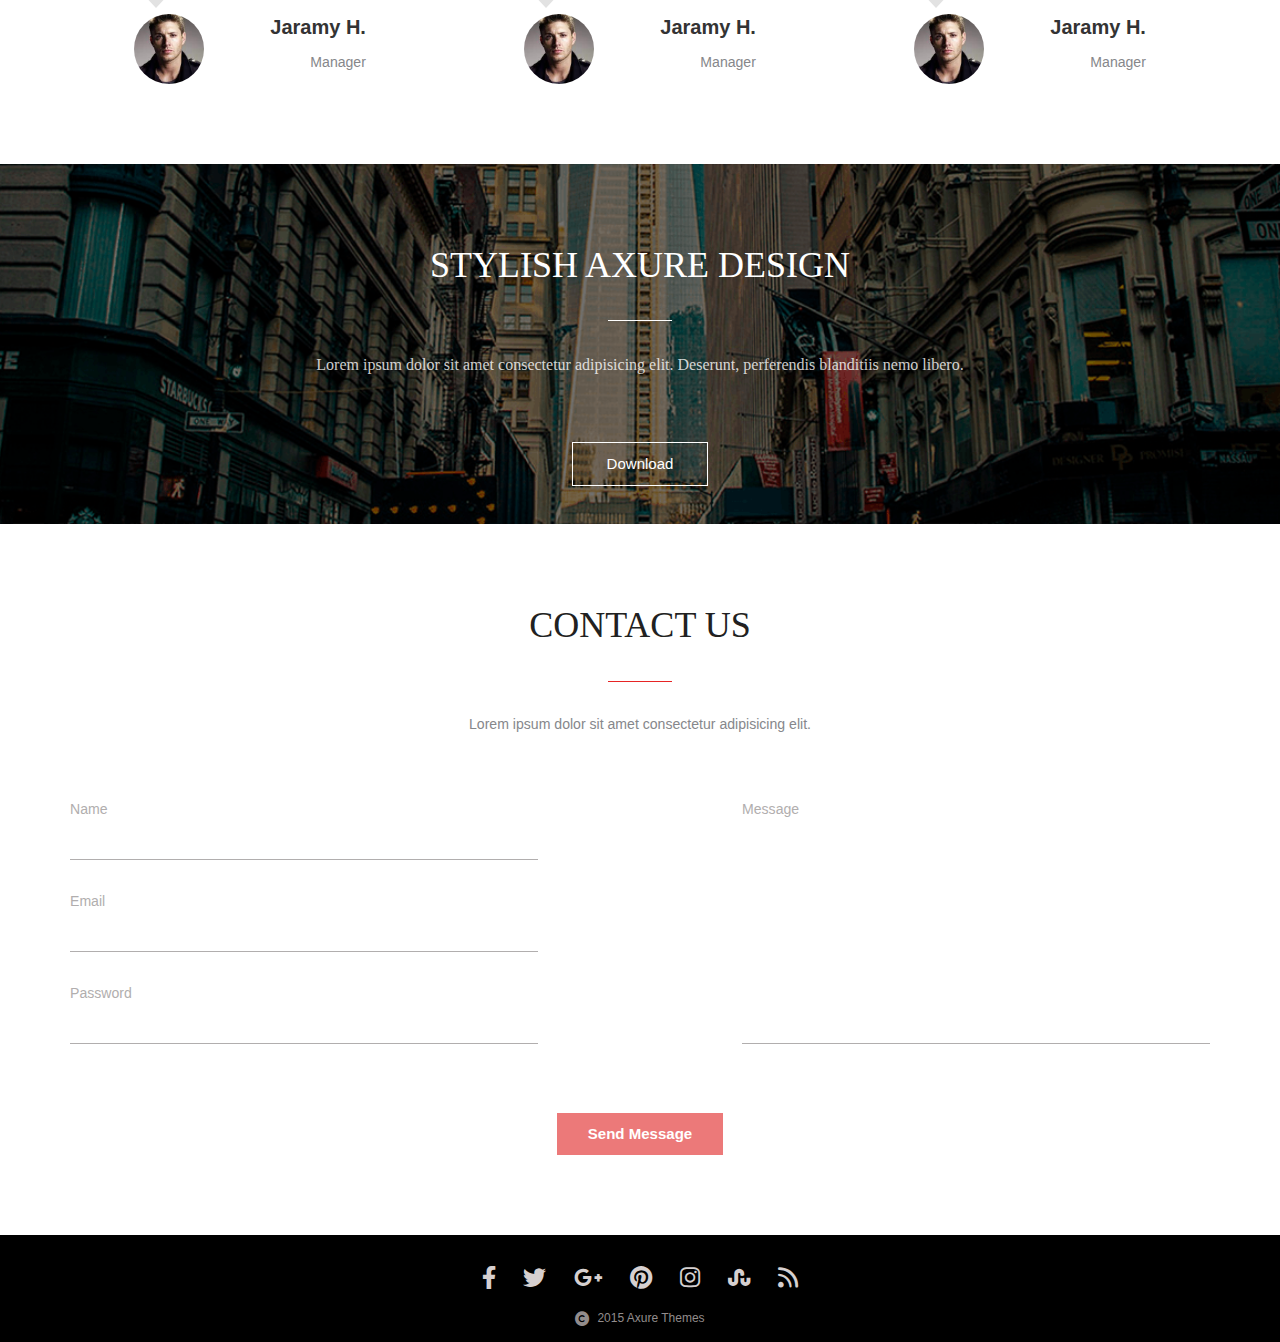
==== commit a9fceff4: "update adaptive" ====
--- a/index.html
+++ b/index.html
@@ -5,7 +5,7 @@
     <meta http-equiv="X-UA-Compatible" content="IE=edge" />
     <meta
       name="viewport"
-      content="width=device-width, initial-scale=1.0, maximum-scale=1.0, minimum-scale=1.0"
+      content="width=device-width, user-scalable=no, initial-scale=1.0, maximum-scale=1.0, minimum-scale=1.0"
     />
     <link rel="stylesheet" href="./css/style.css" />
     <title>Awesome</title>
--- a/css/style.css
+++ b/css/style.css
@@ -99,7 +99,7 @@
 }
 @media (max-width: 468px) {
   html {
-    font-size: 12px;
+    font-size: 13px;
   }
   .container {
     max-width: 90%;
@@ -110,7 +110,7 @@
 }
 @media (max-width: 320px) {
   html {
-    font-size: 12px;
+    font-size: 13px;
   }
   .container {
     max-width: 100%;
